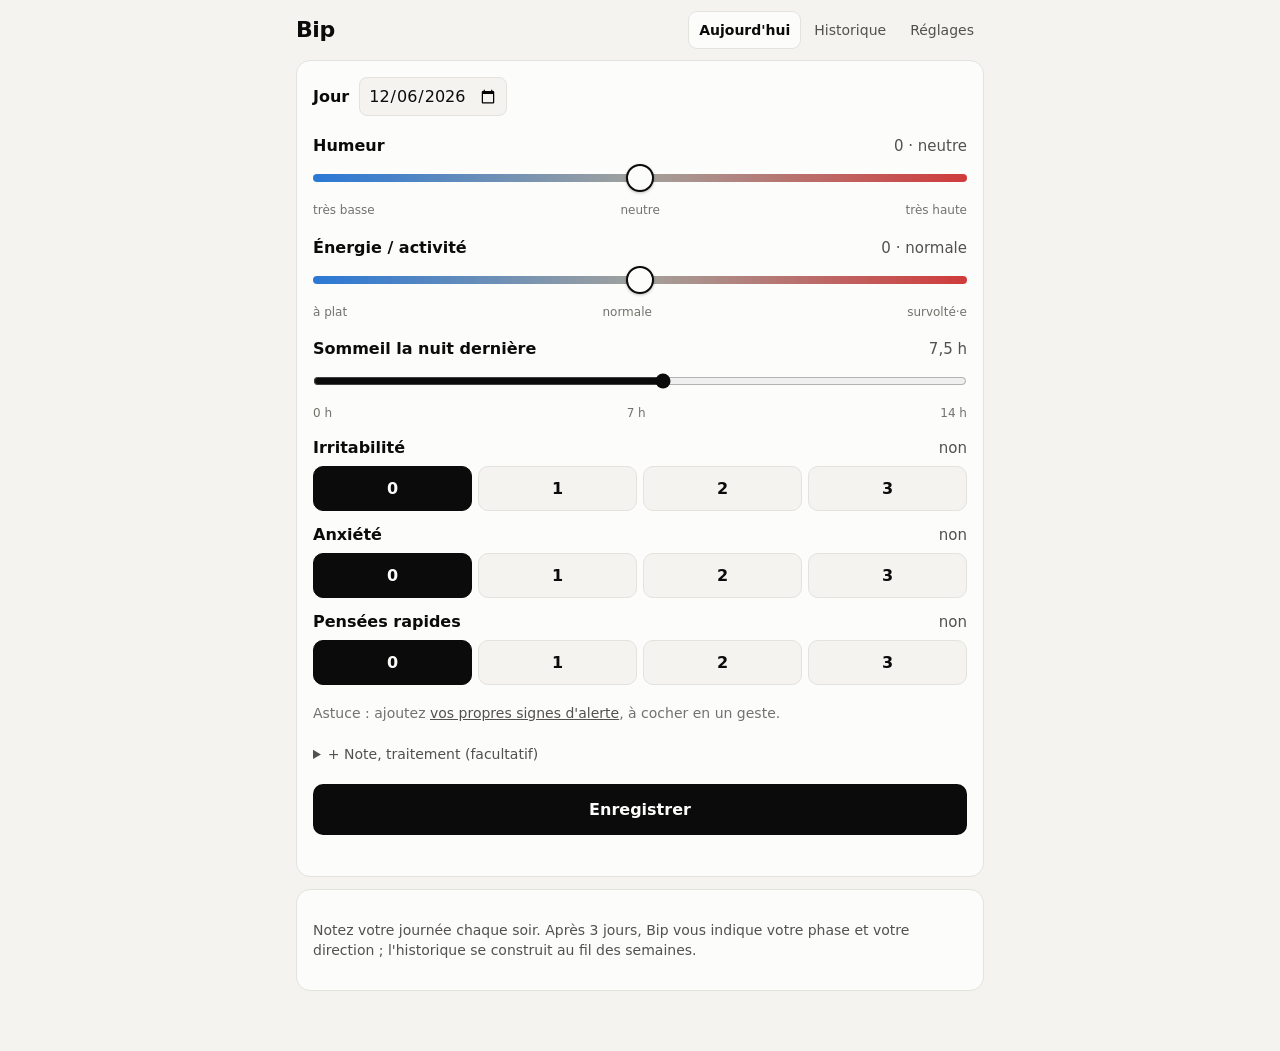
==== index.html @ d94e84fa "Suivi du traitement et effet des changements - Réglages → Mon traitement : médicaments (nom, dose, m" ====
<!doctype html>
<html lang="fr">
<head>
<meta charset="utf-8">
<meta name="viewport" content="width=device-width, initial-scale=1, viewport-fit=cover">
<title>Bip – Humeur du jour</title>
<meta name="description" content="Suivi quotidien de l'humeur pour la bipolarité, en 5 secondes par jour.">
<!-- Verrou de confidentialité : la page ne peut charger que ses propres fichiers
     et ne peut envoyer aucune requête réseau (connect-src 'none'). -->
<meta http-equiv="Content-Security-Policy" content="default-src 'self'; script-src 'self'; style-src 'self' 'unsafe-inline'; img-src 'self' data:; connect-src 'none'; form-action 'none'; base-uri 'none'; object-src 'none'">
<meta name="referrer" content="no-referrer">
<meta name="theme-color" content="#f4f3f0" media="(prefers-color-scheme: light)">
<meta name="theme-color" content="#111110" media="(prefers-color-scheme: dark)">
<meta name="apple-mobile-web-app-capable" content="yes">
<meta name="mobile-web-app-capable" content="yes">
<meta name="apple-mobile-web-app-status-bar-style" content="default">
<meta name="apple-mobile-web-app-title" content="Bip">
<link rel="manifest" href="manifest.webmanifest">
<link rel="icon" href="icon.svg" type="image/svg+xml">
<link rel="apple-touch-icon" href="icons/apple-touch-icon.png">
<link rel="stylesheet" href="style.css">
</head>
<body>
<header class="top">
  <h1>Bip</h1>
  <nav class="tabs" role="tablist">
    <button role="tab" data-tab="today" aria-selected="true">Aujourd'hui</button>
    <button role="tab" data-tab="history" aria-selected="false">Historique</button>
    <button role="tab" data-tab="settings" aria-selected="false">Réglages</button>
  </nav>
</header>

<main>
  <!-- ============ AUJOURD'HUI ============ -->
  <section id="tab-today" class="tab">
    <div id="install" class="card install" hidden></div>
    <form id="entry" class="card" autocomplete="off">
      <div class="row-date">
        <label for="f-date">Jour</label>
        <input type="date" id="f-date" required>
        <span id="f-saved" class="pill" hidden>déjà noté</span>
      </div>
      <div id="slot-picker" class="slot-picker" role="group" aria-label="Moment de la journée" hidden></div>
      <p id="f-slot-note" class="muted small" hidden>Ce jour a plusieurs relevés (matin, après-midi, soir). En enregistrer un seul ici les remplacera par une valeur pour toute la journée.</p>

      <div class="slider" data-key="mood">
        <div class="slider-head"><label for="f-mood">Humeur</label><output id="o-mood"></output></div>
        <input type="range" id="f-mood" min="-3" max="3" step="1">
        <div class="ticks"><span>très basse</span><span>neutre</span><span>très haute</span></div>
      </div>

      <div class="slider" data-key="energy">
        <div class="slider-head"><label for="f-energy">Énergie / activité</label><output id="o-energy"></output></div>
        <input type="range" id="f-energy" min="-3" max="3" step="1">
        <div class="ticks"><span>à plat</span><span>normale</span><span>survolté·e</span></div>
      </div>

      <div class="slider" data-key="sleep">
        <div class="slider-head"><label for="f-sleep">Sommeil la nuit dernière</label><output id="o-sleep"></output></div>
        <input type="range" id="f-sleep" min="0" max="14" step="0.5">
        <div class="ticks"><span>0 h</span><span>7 h</span><span>14 h</span></div>
      </div>

      <div id="symptoms"></div>
      <div id="signs-today" class="signs-today"></div>

      <details class="more">
        <summary>+ Note, traitement (facultatif)</summary>
        <label class="check"><input type="checkbox" id="f-meds"> Traitement pris comme prévu</label>
        <p id="f-treat" class="muted small f-treat"></p>
        <textarea id="f-note" rows="2" maxlength="280" placeholder="Événement, stress, alcool, voyage…"></textarea>
      </details>

      <button type="submit" class="primary" id="f-submit">Enregistrer</button>
      <p id="f-toast" class="toast" role="status" aria-live="polite"></p>
    </form>

    <div id="crisis" class="card crisis" hidden></div>
    <div id="status" class="card"></div>
    <div id="alerts"></div>
    <div id="backup-nudge"></div>
  </section>

  <!-- ============ HISTORIQUE ============ -->
  <section id="tab-history" class="tab" hidden>
    <button type="button" id="open-report" class="report-btn">📄 Récapitulatif pour la consultation</button>
    <div class="card">
      <div class="chart-head">
        <h2>Indice d'humeur</h2>
        <div class="seg" role="group" aria-label="Période">
          <button data-range="30" aria-pressed="true">30 j</button>
          <button data-range="90" aria-pressed="false">3 mois</button>
          <button data-range="365" aria-pressed="false">1 an</button>
        </div>
      </div>
      <p class="legend">
        <span class="lg lg-dot"></span>jour
        <span class="lg lg-line"></span>moyenne 7 jours
        <span class="lg lg-high"></span>zone haute
        <span class="lg lg-low"></span>zone basse
        <span id="lg-range" hidden><span class="lg lg-range"></span>écart dans la journée</span>
        <span id="lg-treat" hidden><span class="lg lg-treat"></span>changement de traitement</span>
      </p>
      <div class="chart" id="chart-mood"></div>
      <p id="cal-note" class="muted small cal-note"></p>
    </div>
    <div class="card">
      <h2>Sommeil (heures)</h2>
      <p class="legend"><span class="lg lg-bar"></span>nuit <span class="lg lg-high"></span>nuit courte <span class="lg lg-low"></span>nuit longue <span class="lg lg-base"></span>sommeil habituel</p>
      <div class="chart" id="chart-sleep"></div>
    </div>
    <div class="card" id="card-treat-impact" hidden>
      <h2>Effet des changements de traitement</h2>
      <div id="treat-impact"></div>
    </div>
    <div class="card" id="card-symptoms">
      <h2>Symptômes</h2>
      <p class="legend"><span class="lg lg-s1"></span>un peu <span class="lg lg-s2"></span>nettement <span class="lg lg-s3"></span>beaucoup</p>
      <div class="chart" id="chart-symptoms"></div>
    </div>
    <div class="card">
      <h2>Journal</h2>
      <div class="table-wrap"><table id="log"><thead><tr><th>Jour</th><th>Hum.</th><th>Én.</th><th>Som.</th><th>Indice</th><th>Symptômes</th><th>Note</th></tr></thead><tbody></tbody></table></div>
    </div>
  </section>

  <!-- ============ RÉCAPITULATIF ============ -->
  <section id="tab-report" class="tab" hidden>
    <div class="card no-print report-ctrl">
      <button type="button" class="x back" data-goto="history">← Historique</button>
      <h2>Récapitulatif pour la consultation</h2>
      <div class="report-form">
        <label>Depuis le <input type="date" id="r-from"></label>
        <label>Jusqu'au <input type="date" id="r-to"></label>
        <label class="grow">Nom sur le document (facultatif) <input type="text" id="r-name" maxlength="80"></label>
      </div>
      <div class="btns">
        <button type="button" class="primary-sm" id="r-print">🖨️ Imprimer / PDF</button>
        <button type="button" id="r-share">Partager le fichier (.html)</button>
        <button type="button" id="r-consult">Noter la consultation d'aujourd'hui</button>
      </div>
      <p id="r-toast" class="toast" role="status" aria-live="polite"></p>
      <p class="muted small" id="r-hint">Sur téléphone, « Imprimer » permet aussi d'enregistrer en PDF. Le fichier .html s'ouvre dans n'importe quel navigateur et s'envoie par mail.</p>
    </div>
    <div id="report-body" class="report"></div>
  </section>

  <!-- ============ RÉGLAGES ============ -->
  <section id="tab-settings" class="tab" hidden>
    <form id="settings" class="card">
      <h2>Mes curseurs</h2>
      <p class="muted small" style="margin:0 0 6px">Humeur, énergie et sommeil sont toujours là. Choisissez les autres avec votre psychiatre, idéalement ceux qu'elle ou il vous demande en consultation. Moins il y en a, plus c'est rapide.</p>
      <div id="s-symptoms" class="sym-list"></div>
      <h2>Mes repères</h2>
      <label>Sommeil habituel (quand je vais bien)
        <span class="inline"><input type="number" id="s-baseline" min="4" max="12" step="0.5"> h</span>
      </label>
      <h2>Contacts</h2>
      <label>Psychiatre – nom <input type="text" id="s-psy-name"></label>
      <label>Psychiatre – téléphone <input type="tel" id="s-psy-tel"></label>
      <label>Proche de confiance – nom <input type="text" id="s-fam-name"></label>
      <label>Proche de confiance – téléphone <input type="tel" id="s-fam-tel"></label>
      <h2>Relevés dans la journée</h2>
      <p class="muted small" style="margin:0 0 8px">L'humeur peut changer au fil de la journée. Avec plusieurs relevés, l'humeur et l'énergie du jour sont la moyenne de vos relevés, les symptômes le maximum, et les grands écarts dans une même journée sont signalés.</p>
      <div class="seg slot-count" id="s-slot-count" role="group" aria-label="Relevés par jour">
        <button type="button" data-slotcount="1" aria-pressed="true">1 par jour</button>
        <button type="button" data-slotcount="2" aria-pressed="false">2 par jour</button>
        <button type="button" data-slotcount="3" aria-pressed="false">3 par jour</button>
      </div>
      <div id="s-slot-times" class="slot-times"></div>
      <label class="check"><input type="checkbox" id="s-remind"> M'envoyer une notification à ces heures</label>
      <p class="muted small" style="margin:0">Les notifications partent si vous n'avez pas encore noté ce moment-là. Sans serveur (vos données ne quittent pas le téléphone), elles ne fonctionnent que si l'app est ouverte ou encore en arrière-plan : iOS la met vite en veille.</p>
      <button type="submit" class="primary">Enregistrer les réglages</button>
      <p id="s-toast" class="toast" role="status" aria-live="polite"></p>
    </form>

    <div class="card" id="treat-card">
      <h2>Mon traitement</h2>
      <div id="treat-current"></div>
      <div id="treat-editor" class="treat-editor" hidden>
        <h3 id="te-title">Changement de traitement</h3>
        <label class="te-date">À partir du <input type="date" id="te-date"></label>
        <div id="te-lines"></div>
        <button type="button" id="te-add">+ Ajouter un médicament</button>
        <label class="plan-label">Pourquoi ce changement ? <span class="muted">(facultatif)</span>
          <textarea id="te-note" rows="2" maxlength="300" placeholder="Ex. : dose augmentée par le Dr X après la phase basse ; arrêt pour effets secondaires…"></textarea></label>
        <div class="btns">
          <button type="button" class="primary-sm" id="te-save">Enregistrer</button>
          <button type="button" id="te-cancel">Annuler</button>
        </div>
        <datalist id="med-names">
          <option value="Lithium"><option value="Téralithe (lithium)"><option value="Lamotrigine (Lamictal)"><option value="Valproate (Dépakote)">
          <option value="Divalproate (Dépakote)"><option value="Quétiapine (Xeroquel)"><option value="Aripiprazole (Abilify)">
          <option value="Olanzapine (Zyprexa)"><option value="Rispéridone (Risperdal)"><option value="Carbamazépine (Tégrétol)">
          <option value="Lurasidone (Latuda)"><option value="Cariprazine (Reagila)"><option value="Mélatonine">
        </datalist>
      </div>
      <p id="treat-toast" class="toast" role="status" aria-live="polite"></p>
      <div id="treat-history"></div>
    </div>

    <div class="card" id="signs-card">
      <h2>Mes signes d'alerte</h2>
      <p class="muted small">Les petits changements qui, chez <b>vous</b>, annoncent une phase haute ou basse. À choisir idéalement avec votre psychiatre ou vos proches. Ils apparaîtront sur la saisie du soir, à cocher en un geste.</p>
      <ul id="signs-list" class="signs-list"></ul>
      <form id="sign-add" class="sign-add">
        <input type="text" id="sign-text" maxlength="80" placeholder="Ex. : je range toute la maison la nuit" aria-label="Nouveau signe">
        <select id="sign-pole" aria-label="Phase"><option value="high">↑ phase haute</option><option value="low">↓ phase basse</option></select>
        <button type="submit">Ajouter</button>
      </form>
      <p class="small" style="margin:10px 0 4px"><b>Suggestions</b> <span class="muted">(touchez pour ajouter)</span></p>
      <div id="signs-suggest" class="suggest-list"></div>
      <h2 style="margin-top:16px">Mon plan d'action</h2>
      <p class="muted small">Ce que vous avez convenu de faire quand ça monte ou quand ça descend. Il s'affichera avec les alertes.</p>
      <label class="plan-label">Si je pars en phase haute
        <textarea id="s-plan-high" rows="3" maxlength="1000" placeholder="Ex. : je me couche à 23 h sans écran, je reporte les achats de plus de 50 €, j'appelle le Dr X dans les 48 h, je préviens Léa."></textarea></label>
      <label class="plan-label">Si je pars en phase basse
        <textarea id="s-plan-low" rows="3" maxlength="1000" placeholder="Ex. : je sors marcher 20 min le matin, je garde mes horaires de lever, j'appelle un proche chaque jour, rendez-vous avec le Dr X."></textarea></label>
      <p id="signs-toast" class="toast" role="status" aria-live="polite"></p>
    </div>

    <div class="card" id="cal-card">
      <h2>Ma façon de noter</h2>
      <p class="muted small">Chacun utilise les curseurs à sa façon. Bip apprend la vôtre sur les 6 derniers mois : si vous ne notez presque jamais un symptôme, un 1 compte déjà comme un signal ; si vous le notez souvent à 3, il faudra s'écarter davantage pour déclencher une alerte. Pour l'humeur, l'énergie et le sommeil, l'ajustement peut seulement rendre Bip plus attentif, jamais moins : une longue phase basse ou haute ne peut pas devenir « la normale ».</p>
      <label class="check"><input type="checkbox" id="s-calibrate"> Ajuster les calculs à ma façon de noter</label>
      <div id="cal-detail"></div>
    </div>

    <div class="card" id="install-help">
      <h2>Installer l'app sur le téléphone</h2>
      <div id="install-state" class="small"></div>
      <p class="small"><b>iPhone / iPad</b> : ouvrez ce site dans Safari, touchez le bouton <b>Partager</b> <span aria-hidden="true">(carré avec une flèche ↑)</span>, puis <b>« Sur l'écran d'accueil »</b> et <b>Ajouter</b>.</p>
      <p class="small"><b>Android</b> : dans Chrome, touchez <b>⋮</b> puis <b>« Installer l'application »</b> (ou « Ajouter à l'écran d'accueil »).</p>
      <p class="muted small">Installez-la <b>avant</b> de commencer le suivi : sur iPhone, l'app installée et Safari ont chacun leur propre stockage. Une fois installée, Bip fonctionne aussi hors connexion.</p>
    </div>

    <div class="card">
      <h2>Mes données</h2>
      <p class="muted">Tout reste sur cet appareil, dans le stockage du navigateur : pas de compte, pas de serveur, pas de base de données. La page est verrouillée pour ne pouvoir envoyer aucune requête sur internet. Pensez à exporter régulièrement une sauvegarde.</p>
      <p id="d-persist" class="muted small"></p>
      <p id="d-last" class="small"></p>
      <div class="btns">
        <button id="d-export">💾 Sauvegarder (.json)</button>
        <label class="btn">📂 Importer une sauvegarde<input type="file" id="d-import" accept="application/json,.json,text/plain" hidden></label>
        <button id="d-csv">Exporter pour le psychiatre (.csv)</button>
        <a class="btn" href="./?demo">Voir une démo (1 an de données fictives)</a>
        <button id="d-wipe" class="danger">Tout effacer</button>
      </div>
      <div id="d-import-panel" class="import-panel" hidden></div>
      <p class="muted small">La sauvegarde contient vos relevés et vos réglages (curseurs, contacts). Gardez-la dans un endroit à vous : Fichiers / iCloud Drive, Google Drive, ou un mail à vous-même. Elle sert aussi à passer d'un téléphone à l'autre.</p>
    </div>

    <div class="card">
      <h2>Comment c'est calculé</h2>
      <ul class="muted small">
        <li><b>Indice du jour</b> (−3 à +3) = 50 % humeur + 30 % énergie + 20 % écart de sommeil (dormir 1 h de moins que d'habitude compte +1, dormir plus compte −1). Inspiré de la <i>NIMH Life Chart Method</i> et des échelles de l'étude MONARCA.</li>
        <li><b>Phase</b> : moyenne des 7 derniers jours notés. ≥ +1 haute, ≥ +0,5 tendance haute, ≤ −0,5 tendance basse, ≤ −1 basse.</li>
        <li><b>Direction</b> : pente de la droite de tendance sur 7 jours.</li>
        <li><b>Symptômes</b> (0 à 3) : ils ne changent pas l'indice, pour qu'il reste comparable même si vous changez vos curseurs, mais ils déclenchent des alertes.</li>
        <li><b>Alertes</b> : 4 jours d'affilée en zone haute (durée d'un épisode hypomaniaque), sommeil réduit de 2 h ou plus avec énergie haute (signe précoce le plus fiable), pensées rapides ou impulsivité répétées, signes mixtes (humeur basse + agitation, irritabilité, anxiété ou pensées rapides), 7 et 14 jours en zone basse, changement brutal.</li>
      </ul>
      <p class="muted small"><b>Bip n'est pas un outil de diagnostic</b> et ne remplace pas l'avis de votre psychiatre. Il aide à repérer des tendances et à en parler.</p>
    </div>
  </section>
</main>

<div id="tooltip" class="tooltip" hidden></div>
<script src="app.js"></script>
</body>
</html>
---- style.css ----
:root {
  color-scheme: light;
  --bg: #f4f3f0;
  --surface: #fcfcfb;
  --border: #e3e2dd;
  --text: #0b0b0b;
  --text-2: #52514e;
  --muted: #73726c;
  --accent: #0b0b0b;
  --accent-ink: #fcfcfb;
  --high: #d03b3b;       /* pôle haut (rouge) */
  --high-zone: #fbe9e7;
  --low: #2a78d6;        /* pôle bas (bleu) */
  --low-zone: #e6effb;
  --neutral: #a3a29c;
  --line: #0b0b0b;
  --grid: #ecebe7;
  --warn-bg: #fff6e0;
  --warn-border: #fab219;
  --crit-bg: #fde8e4;
  --crit-border: #d03b3b;
  --good: #0ca30c;
}
@media (prefers-color-scheme: dark) {
  :root:not([data-theme="light"]) {
    color-scheme: dark;
    --bg: #111110;
    --surface: #1a1a19;
    --border: #2e2e2c;
    --text: #ffffff;
    --text-2: #c3c2b7;
    --muted: #9a998f;
    --accent: #ffffff;
    --accent-ink: #111110;
    --high: #ec6a5e;
    --high-zone: #3a2220;
    --low: #5b9cec;
    --low-zone: #1d2a3b;
    --neutral: #75746d;
    --line: #ffffff;
    --grid: #262624;
    --warn-bg: #3a2f14;
    --crit-bg: #3d1f1b;
  }
}
:root[data-theme="dark"] {
  color-scheme: dark;
  --bg: #111110; --surface: #1a1a19; --border: #2e2e2c; --text: #ffffff; --text-2: #c3c2b7;
  --muted: #9a998f; --accent: #ffffff; --accent-ink: #111110; --high: #ec6a5e; --high-zone: #3a2220;
  --low: #5b9cec; --low-zone: #1d2a3b; --neutral: #75746d; --line: #ffffff; --grid: #262624;
  --warn-bg: #3a2f14; --crit-bg: #3d1f1b;
}

* { box-sizing: border-box; }
[hidden] { display: none !important; }
html { -webkit-text-size-adjust: 100%; }
body {
  margin: 0; background: var(--bg); color: var(--text);
  font: 16px/1.45 system-ui, -apple-system, "Segoe UI", Roboto, sans-serif;
}
.top {
  position: sticky; top: 0; z-index: 5; background: var(--bg);
  display: flex; align-items: center; justify-content: space-between; gap: 12px;
  padding: 12px 16px; max-width: 720px; margin: 0 auto;
}
.top h1 { margin: 0; font-size: 22px; letter-spacing: -0.02em; }
.tabs { display: flex; gap: 4px; }
.tabs button {
  border: 0; background: transparent; color: var(--text-2); padding: 8px 10px; border-radius: 8px; font: inherit; font-size: 14px; cursor: pointer;
}
.tabs button[aria-selected="true"] { background: var(--surface); color: var(--text); font-weight: 600; box-shadow: 0 0 0 1px var(--border); }
main { max-width: 720px; margin: 0 auto; padding: 0 16px 48px; }
.card { background: var(--surface); border: 1px solid var(--border); border-radius: 14px; padding: 16px; margin: 0 0 12px; }
h2 { font-size: 16px; margin: 0 0 8px; }
.muted { color: var(--muted); }
.small { font-size: 14px; }

.row-date { display: flex; align-items: center; gap: 10px; margin-bottom: 8px; }
.row-date label { font-weight: 600; }
input[type=date], input[type=time], input[type=text], input[type=tel], input[type=number], textarea {
  font: inherit; color: var(--text); background: var(--bg); border: 1px solid var(--border); border-radius: 8px; padding: 6px 8px;
}
textarea { width: 100%; margin-top: 8px; resize: vertical; }
.pill { font-size: 12px; background: var(--bg); border: 1px solid var(--border); padding: 2px 8px; border-radius: 99px; color: var(--muted); }

.slider { padding: 10px 0 6px; }
.slider-head { display: flex; justify-content: space-between; align-items: baseline; }
.slider-head label { font-weight: 600; }
.slider-head output { font-variant-numeric: tabular-nums; color: var(--text-2); font-size: 15px; }
.ticks { display: flex; justify-content: space-between; font-size: 12px; color: var(--muted); }
input[type=range] { width: 100%; height: 36px; margin: 2px 0; accent-color: var(--accent); touch-action: pan-y; }
.slider[data-key=mood] input, .slider[data-key=energy] input {
  -webkit-appearance: none; appearance: none; background: transparent;
}
.slider[data-key=mood] input::-webkit-slider-runnable-track, .slider[data-key=energy] input::-webkit-slider-runnable-track {
  height: 8px; border-radius: 99px; background: linear-gradient(90deg, var(--low), var(--neutral) 50%, var(--high));
}
.slider[data-key=mood] input::-moz-range-track, .slider[data-key=energy] input::-moz-range-track {
  height: 8px; border-radius: 99px; background: linear-gradient(90deg, var(--low), var(--neutral) 50%, var(--high));
}
.slider[data-key=mood] input::-webkit-slider-thumb, .slider[data-key=energy] input::-webkit-slider-thumb {
  -webkit-appearance: none; width: 28px; height: 28px; margin-top: -10px; border-radius: 50%; background: var(--surface); border: 2px solid var(--text); box-shadow: 0 1px 3px rgba(0,0,0,.25);
}
.slider[data-key=mood] input::-moz-range-thumb, .slider[data-key=energy] input::-moz-range-thumb {
  width: 24px; height: 24px; border-radius: 50%; background: var(--surface); border: 2px solid var(--text);
}

.more { margin: 8px 0 4px; }
.more summary { cursor: pointer; color: var(--text-2); font-size: 14px; padding: 6px 0; }
.check { display: flex; align-items: center; gap: 8px; margin: 6px 0; }

button, .btn {
  font: inherit; font-size: 14px; border: 1px solid var(--border); background: var(--bg); color: var(--text); border-radius: 10px; padding: 9px 12px; cursor: pointer; display: inline-block;
}
button.primary { width: 100%; background: var(--accent); color: var(--accent-ink); border: 0; font-size: 16px; font-weight: 600; padding: 14px; margin-top: 10px; }
button.danger { color: var(--high); border-color: var(--high); }
.btns { display: flex; flex-wrap: wrap; gap: 8px; }
.toast { margin: 8px 0 0; min-height: 1.2em; text-align: center; color: var(--text-2); font-size: 14px; }

#settings label { display: block; margin: 8px 0; font-size: 14px; color: var(--text-2); }
#settings label input[type=text], #settings label input[type=tel] { display: block; width: 100%; margin-top: 4px; }
#settings label.check { display: flex; }
.inline { display: inline-flex; align-items: center; gap: 6px; margin-left: 6px; }
#settings h2 { margin-top: 12px; }

/* Statut */
.status-grid { display: grid; grid-template-columns: 1fr 1fr; gap: 12px; }
.stat .label { font-size: 13px; color: var(--muted); }
.stat .value { font-size: 22px; font-weight: 650; letter-spacing: -0.01em; }
.stat .sub { font-size: 13px; color: var(--text-2); }
.phase-dot { display: inline-block; width: 10px; height: 10px; border-radius: 50%; margin-right: 6px; vertical-align: middle; }

.alert { border-left: 4px solid var(--warn-border); background: var(--warn-bg); }
.alert.crit { border-left-color: var(--crit-border); background: var(--crit-bg); }
.alert h3 { margin: 0 0 4px; font-size: 15px; }
.alert p { margin: 0 0 6px; font-size: 14px; }
.alert .act { display: flex; gap: 8px; flex-wrap: wrap; margin-top: 6px; }
.alert .act a { font-size: 14px; font-weight: 600; color: var(--text); background: var(--surface); border: 1px solid var(--border); border-radius: 8px; padding: 6px 10px; text-decoration: none; }
.crisis { background: var(--crit-bg); border-color: var(--crit-border); }
.crisis a { color: var(--text); font-weight: 650; }
.ok { color: var(--text-2); font-size: 14px; }

/* Graphes */
.chart-head { display: flex; justify-content: space-between; align-items: center; gap: 8px; flex-wrap: wrap; }
.seg { display: flex; border: 1px solid var(--border); border-radius: 8px; overflow: hidden; }
.seg button { border: 0; border-radius: 0; padding: 6px 10px; background: transparent; color: var(--text-2); }
.seg button[aria-pressed="true"] { background: var(--bg); color: var(--text); font-weight: 600; }
.legend { font-size: 12px; color: var(--text-2); display: flex; flex-wrap: wrap; align-items: center; gap: 4px 6px; margin: 6px 0; }
.lg { display: inline-block; vertical-align: middle; margin-left: 6px; }
.lg:first-child { margin-left: 0; }
.lg-dot { width: 8px; height: 8px; border-radius: 50%; background: var(--neutral); }
.lg-line { width: 16px; height: 2px; background: var(--line); }
.lg-high { width: 12px; height: 10px; background: var(--high-zone); border: 1px solid var(--high); }
.lg-low { width: 12px; height: 10px; background: var(--low-zone); border: 1px solid var(--low); }
.lg-bar { width: 8px; height: 10px; background: var(--neutral); border-radius: 2px 2px 0 0; }
.lg-base { width: 16px; height: 0; border-top: 2px dashed var(--text-2); }
.chart { width: 100%; touch-action: pan-y; }
.chart svg { display: block; width: 100%; height: auto; overflow: visible; }
.chart text { fill: var(--muted); font-size: 11px; font-variant-numeric: tabular-nums; font-family: inherit; }
.empty { color: var(--muted); font-size: 14px; padding: 24px 0; text-align: center; }
.tooltip {
  position: fixed; z-index: 20; pointer-events: none; background: var(--surface); color: var(--text); border: 1px solid var(--border);
  border-radius: 8px; padding: 6px 8px; font-size: 13px; box-shadow: 0 4px 14px rgba(0,0,0,.15); max-width: 220px;
}
.tooltip b { font-variant-numeric: tabular-nums; }

.table-wrap { overflow-x: auto; }
table { border-collapse: collapse; width: 100%; font-size: 13px; font-variant-numeric: tabular-nums; }
th, td { text-align: left; padding: 6px 6px; border-bottom: 1px solid var(--grid); white-space: nowrap; }
td.note { white-space: normal; min-width: 120px; color: var(--text-2); }
th { color: var(--muted); font-weight: 500; }
td button { padding: 2px 6px; font-size: 12px; }

/* Symptômes (boutons 0–3) */
:root { --sym: #7c4dd6; }
@media (prefers-color-scheme: dark) { :root:not([data-theme="light"]) { --sym: #a98bf0; } }
:root[data-theme="dark"] { --sym: #a98bf0; }
.sym { padding: 8px 0 4px; }
.sym-head { display: flex; justify-content: space-between; align-items: baseline; margin-bottom: 6px; }
.sym-label { font-weight: 600; }
.sym-val { color: var(--text-2); font-size: 15px; }
.chips { display: grid; grid-template-columns: repeat(4, 1fr); gap: 6px; }
.chips button { padding: 10px 0; font-size: 16px; font-weight: 600; font-variant-numeric: tabular-nums; border-radius: 10px; }
.chips button[aria-checked="true"] { background: var(--accent); color: var(--accent-ink); border-color: var(--accent); }
.lg-s1, .lg-s2, .lg-s3 { width: 12px; height: 10px; border-radius: 2px; background: var(--sym); }
.lg-s1 { opacity: .28; } .lg-s2 { opacity: .58; }
.sym-list .sym-opt { align-items: flex-start; padding: 6px 0; border-bottom: 1px solid var(--grid); color: var(--text); }
.sym-list .sym-opt input { margin-top: 4px; }

/* Installation */
.install { border-color: var(--text-2); }
.install-head { display: flex; justify-content: space-between; align-items: center; }
.install-head h2 { margin: 0; }
.install p { margin: 8px 0 0; }
.x { border: 0; background: transparent; padding: 4px 8px; color: var(--muted); }
.share-ic { display: inline-block; border: 1px solid var(--text-2); border-radius: 4px; padding: 0 3px; font-size: 12px; }

/* Écrans à encoche (app installée) */
.top { padding-top: max(12px, env(safe-area-inset-top)); }
main { padding-bottom: max(48px, env(safe-area-inset-bottom)); padding-left: max(16px, env(safe-area-inset-left)); padding-right: max(16px, env(safe-area-inset-right)); }

/* Bandeau du mode démo */
.demo-bar { background: #5b34b8; color: #fff; font-size: 14px; padding: 8px 16px; text-align: center; padding-top: max(8px, env(safe-area-inset-top)); }
.demo-bar a { color: #fff; font-weight: 600; margin-left: 4px; }
a.btn { text-decoration: none; }

/* Sauvegarde / import */
.import-panel { margin-top: 12px; padding: 12px; border: 1px solid var(--text-2); border-radius: 10px; background: var(--bg); }
.import-panel p { margin: 0 0 8px; }
.import-panel .btns { margin-bottom: 8px; }
button.primary-sm { background: var(--accent); color: var(--accent-ink); border-color: var(--accent); font-weight: 600; }
.backup { display: flex; flex-direction: column; gap: 10px; }
.backup button { align-self: flex-start; }

/* Signes personnels (saisie) */
.signs-today { padding: 10px 0 2px; }
.sign-empty { margin: 4px 0; }
.sign-empty a { color: var(--text-2); }
.sign-chips { display: flex; flex-wrap: wrap; gap: 6px; }
.sign-chip { display: inline-flex; align-items: center; gap: 6px; border-radius: 99px; padding: 8px 12px; text-align: left; line-height: 1.25; }
.sign-chip .pole { font-weight: 700; }
.sign-chip.high .pole { color: var(--high); }
.sign-chip.low .pole { color: var(--low); }
.sign-chip[aria-pressed="true"] { background: var(--accent); color: var(--accent-ink); border-color: var(--accent); }
.sign-chip[aria-pressed="true"] .pole { color: inherit; }

/* Signes personnels (réglages) */
.signs-list { list-style: none; padding: 0; margin: 8px 0; }
.signs-list li { display: flex; align-items: center; gap: 8px; padding: 6px 0; border-bottom: 1px solid var(--grid); }
.sign-text { flex: 1; }
.sign-pole { font-size: 12px; font-weight: 600; border-radius: 99px; padding: 2px 8px; white-space: nowrap; border: 1px solid; }
.sign-pole.high { color: var(--high); background: var(--high-zone); }
.sign-pole.low { color: var(--low); background: var(--low-zone); }
.sign-add { display: flex; gap: 6px; flex-wrap: wrap; }
.sign-add input { flex: 1 1 180px; font: inherit; color: var(--text); background: var(--bg); border: 1px solid var(--border); border-radius: 8px; padding: 6px 8px; }
.sign-add select { font: inherit; color: var(--text); background: var(--bg); border: 1px solid var(--border); border-radius: 8px; padding: 6px; }
.suggest-list { display: flex; flex-wrap: wrap; gap: 6px; }
.suggest { font-size: 13px; padding: 6px 10px; border-radius: 99px; border-style: dashed; }
.suggest.high { color: var(--text); }
.plan-label { display: block; font-size: 14px; color: var(--text-2); margin: 8px 0; }
.plan { margin: 8px 0 4px; padding: 8px 10px; background: var(--surface); border-radius: 8px; border: 1px solid var(--border); }
.plan b { font-size: 13px; }
.plan p { margin: 2px 0 0; }

/* Étalonnage */
.cal-table { width: 100%; border-collapse: collapse; font-size: 14px; margin-top: 4px; }
.cal-table th { text-align: left; vertical-align: top; padding: 8px 8px 8px 0; white-space: normal; width: 34%; color: var(--text); font-weight: 600; }
.cal-table td { padding: 8px 0; border-bottom: 1px solid var(--grid); white-space: normal; }
.cal-table th { border-bottom: 1px solid var(--grid); }
.warn-txt { color: var(--text); font-size: 13px; }
.cal-note { margin: 6px 0 0; }
.cal-note a { color: var(--text-2); }

/* Récapitulatif */
.report-btn { width: 100%; margin: 0 0 12px; padding: 12px; font-size: 15px; font-weight: 600; background: var(--surface); }
.report-ctrl .back { padding: 0; margin-bottom: 6px; font-size: 14px; }
.report-form { display: flex; flex-wrap: wrap; gap: 8px 12px; margin: 8px 0 12px; }
.report-form label { font-size: 13px; color: var(--text-2); display: flex; flex-direction: column; gap: 4px; }
.report-form .grow { flex: 1 1 200px; }
.report { background: var(--surface); border: 1px solid var(--border); border-radius: 14px; padding: 20px 16px; }
.rp-head h1 { font-size: 22px; margin: 0 0 4px; letter-spacing: -0.01em; }
.rp-head p { margin: 0 0 12px; color: var(--text-2); font-size: 14px; }
.rp-sec { padding: 12px 0; border-top: 1px solid var(--grid); }
.rp-sec h2 { font-size: 16px; }
.rp-grid { display: grid; grid-template-columns: repeat(auto-fill, minmax(150px, 1fr)); gap: 12px; }
.rp-grid .value { font-size: 18px; }
.rp-list { padding-left: 0; list-style: none; margin: 4px 0; }
.rp-list li { padding: 4px 0; font-size: 14px; }
.rp-table { width: 100%; border-collapse: collapse; font-size: 13px; margin-top: 10px; }
.rp-table th, .rp-table td { white-space: normal; }
.rp-notes { padding-left: 18px; font-size: 14px; margin: 4px 0; }
.rp-notes li { margin: 2px 0; }
.rp-foot { border-top: 1px solid var(--grid); padding-top: 10px; font-size: 12px; color: var(--muted); }

/* Impression : uniquement le récapitulatif, toujours en clair */
@media print {
  html:root:not([data-print]) {
    color-scheme: light;
    --bg: #ffffff; --surface: #ffffff; --border: #d9d8d3; --text: #0b0b0b; --text-2: #52514e; --muted: #73726c;
    --high: #d03b3b; --high-zone: #fbe9e7; --low: #2a78d6; --low-zone: #e6effb; --neutral: #a3a29c;
    --line: #0b0b0b; --grid: #ecebe7; --sym: #7c4dd6;
  }
  * { -webkit-print-color-adjust: exact; print-color-adjust: exact; }
  body.report-mode { background: #fff; }
  body.report-mode .top, body.report-mode .no-print, body.report-mode .demo-bar, #tooltip { display: none !important; }
  body.report-mode main { max-width: none; padding: 0; }
  body.report-mode .report { border: 0; padding: 0; }
  .rp-sec { break-inside: avoid; }
  @page { margin: 14mm; }
}
.action { border-left: 4px solid var(--text-2); }
.action.crit { border-left-color: var(--crit-border); }
.action h3 { margin: 0 0 4px; font-size: 15px; }
.action .act { display: flex; gap: 8px; flex-wrap: wrap; margin-top: 8px; }
.action .act a { font-size: 14px; font-weight: 600; color: var(--text); background: var(--bg); border: 1px solid var(--border); border-radius: 8px; padding: 6px 10px; text-decoration: none; }
.action a { color: var(--text-2); }

/* Moments de la journée */
.slot-picker { display: flex; gap: 0; border: 1px solid var(--border); border-radius: 10px; overflow: hidden; margin: 4px 0 6px; }
.slot-picker button { flex: 1; border: 0; border-radius: 0; padding: 10px 4px; background: transparent; color: var(--text-2); font-size: 14px; }
.slot-picker button + button { border-left: 1px solid var(--border); }
.slot-picker button[aria-pressed="true"] { background: var(--accent); color: var(--accent-ink); font-weight: 600; }
.slot-count { display: inline-flex; margin-bottom: 8px; }
.slot-times { margin-bottom: 6px; }
#settings .slot-time { display: flex; justify-content: space-between; align-items: center; gap: 8px; color: var(--text); padding: 4px 0; border-bottom: 1px solid var(--grid); margin: 0; }
.lg-range { width: 2px; height: 12px; background: var(--neutral); border-radius: 1px; }

/* Traitement */
.treat-lines { list-style: none; padding: 0; margin: 4px 0 10px; }
.treat-lines li { padding: 6px 0; border-bottom: 1px solid var(--grid); font-size: 15px; }
.treat-editor { border: 1px solid var(--text-2); border-radius: 10px; padding: 12px; background: var(--bg); }
.treat-editor h3 { margin: 0 0 8px; font-size: 15px; }
.te-date { display: flex; align-items: center; gap: 8px; font-size: 14px; color: var(--text-2); margin-bottom: 8px; }
.te-line { display: grid; grid-template-columns: 1fr auto; gap: 6px; padding: 8px 0; border-bottom: 1px solid var(--border); }
.te-line .te-name { grid-column: 1; }
.te-line .x { grid-column: 2; grid-row: 1; }
.te-line .te-dose, .te-line .te-when { grid-column: 1 / span 2; }
@media (min-width: 560px) {
  .te-line { grid-template-columns: 2fr 1fr 1.4fr auto; }
  .te-line .te-name, .te-line .te-dose, .te-line .te-when, .te-line .x { grid-column: auto; grid-row: auto; }
}
.te-line input { font: inherit; font-size: 15px; color: var(--text); background: var(--surface); border: 1px solid var(--border); border-radius: 8px; padding: 7px 8px; min-width: 0; width: 100%; }
#te-add { margin: 8px 0; }
.treat-hist { list-style: none; padding: 0; margin: 0; }
.treat-hist li { display: flex; gap: 10px; align-items: flex-start; padding: 8px 0; border-bottom: 1px solid var(--grid); font-size: 14px; }
.th-date { font-weight: 600; white-space: nowrap; min-width: 92px; }
.th-diff { flex: 1; }
.d-add { color: var(--text); } .d-stop { color: var(--text-2); } .d-mod { color: var(--text); }
.f-treat { margin: 4px 0 6px; }
.f-treat a { color: var(--text-2); }
.lg-treat { width: 0; height: 12px; border-left: 2px dashed var(--text-2); }
.chart text.pill-ic { font-size: 12px; }
.impact-item { padding: 8px 0 12px; border-bottom: 1px solid var(--grid); }
.impact-item:last-of-type { border-bottom: 0; }
.impact-item p { margin: 0 0 6px; }
table.impact { width: 100%; border-collapse: collapse; font-size: 13px; font-variant-numeric: tabular-nums; }
table.impact th, table.impact td { text-align: left; padding: 5px 6px; border-bottom: 1px solid var(--grid); white-space: nowrap; }
table.impact thead th { color: var(--muted); font-weight: 500; }
table.impact tbody th { font-weight: 500; color: var(--text-2); white-space: normal; }
.better, .worse { font-size: 11px; font-weight: 600; border-radius: 99px; padding: 1px 6px; margin-left: 4px; border: 1px solid var(--border); color: var(--text-2); }
.better::before { content: '✓ '; }
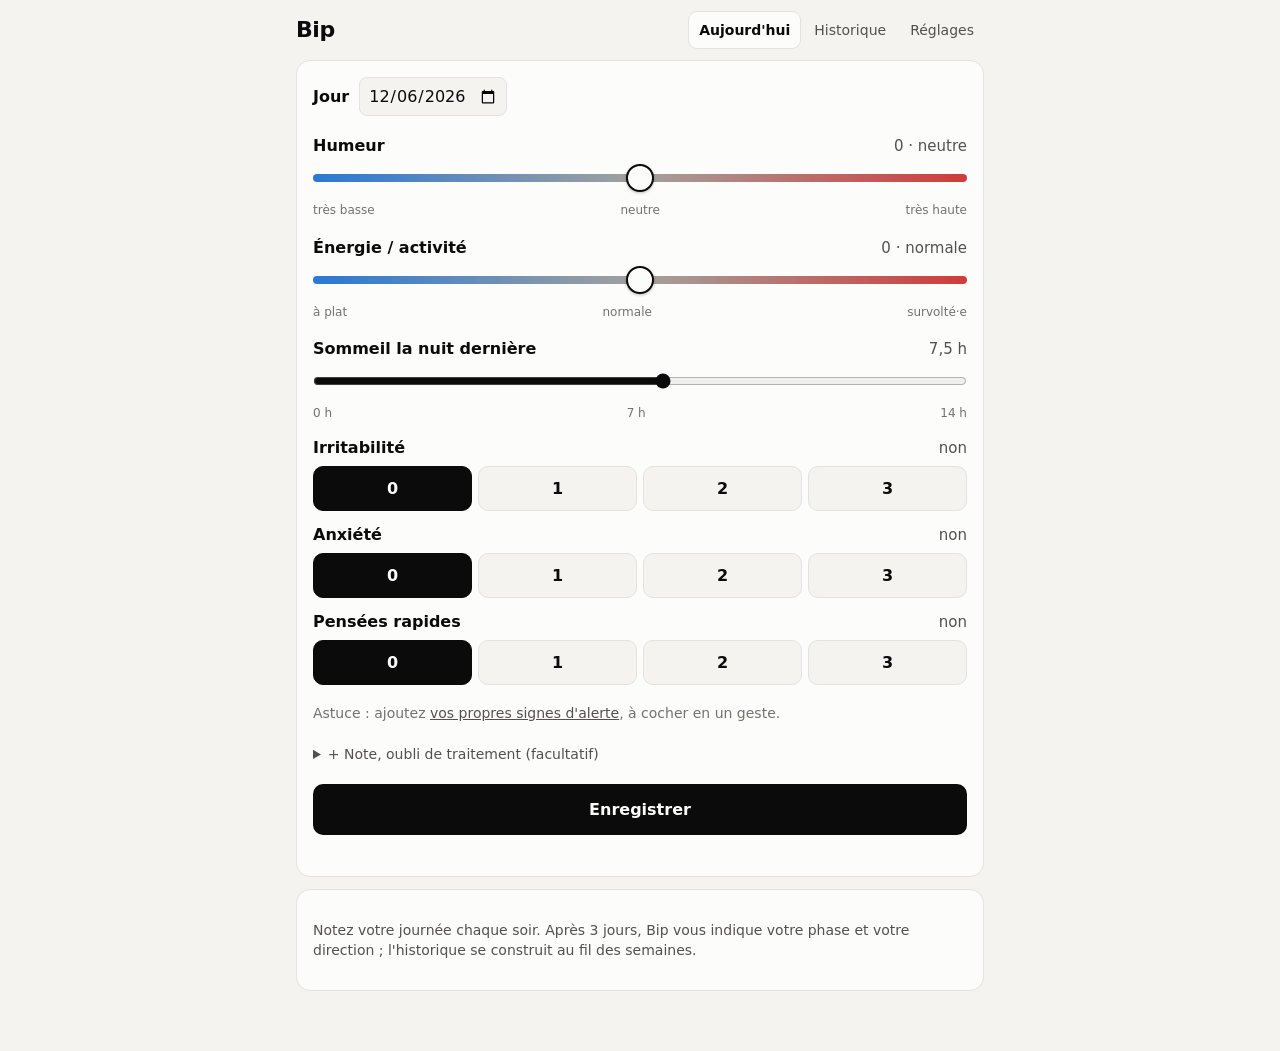
==== commit 454b6940: "Traitement pris par défaut : on coche seulement les oublis - « Je n'ai pas pris mon traitement » rem" ====
--- a/index.html
+++ b/index.html
@@ -65,8 +65,8 @@
       <div id="signs-today" class="signs-today"></div>
 
       <details class="more">
-        <summary>+ Note, traitement (facultatif)</summary>
-        <label class="check"><input type="checkbox" id="f-meds"> Traitement pris comme prévu</label>
+        <summary>+ Note, oubli de traitement (facultatif)</summary>
+        <label class="check"><input type="checkbox" id="f-missed"> Je n'ai pas pris mon traitement</label>
         <p id="f-treat" class="muted small f-treat"></p>
         <textarea id="f-note" rows="2" maxlength="280" placeholder="Événement, stress, alcool, voyage…"></textarea>
       </details>
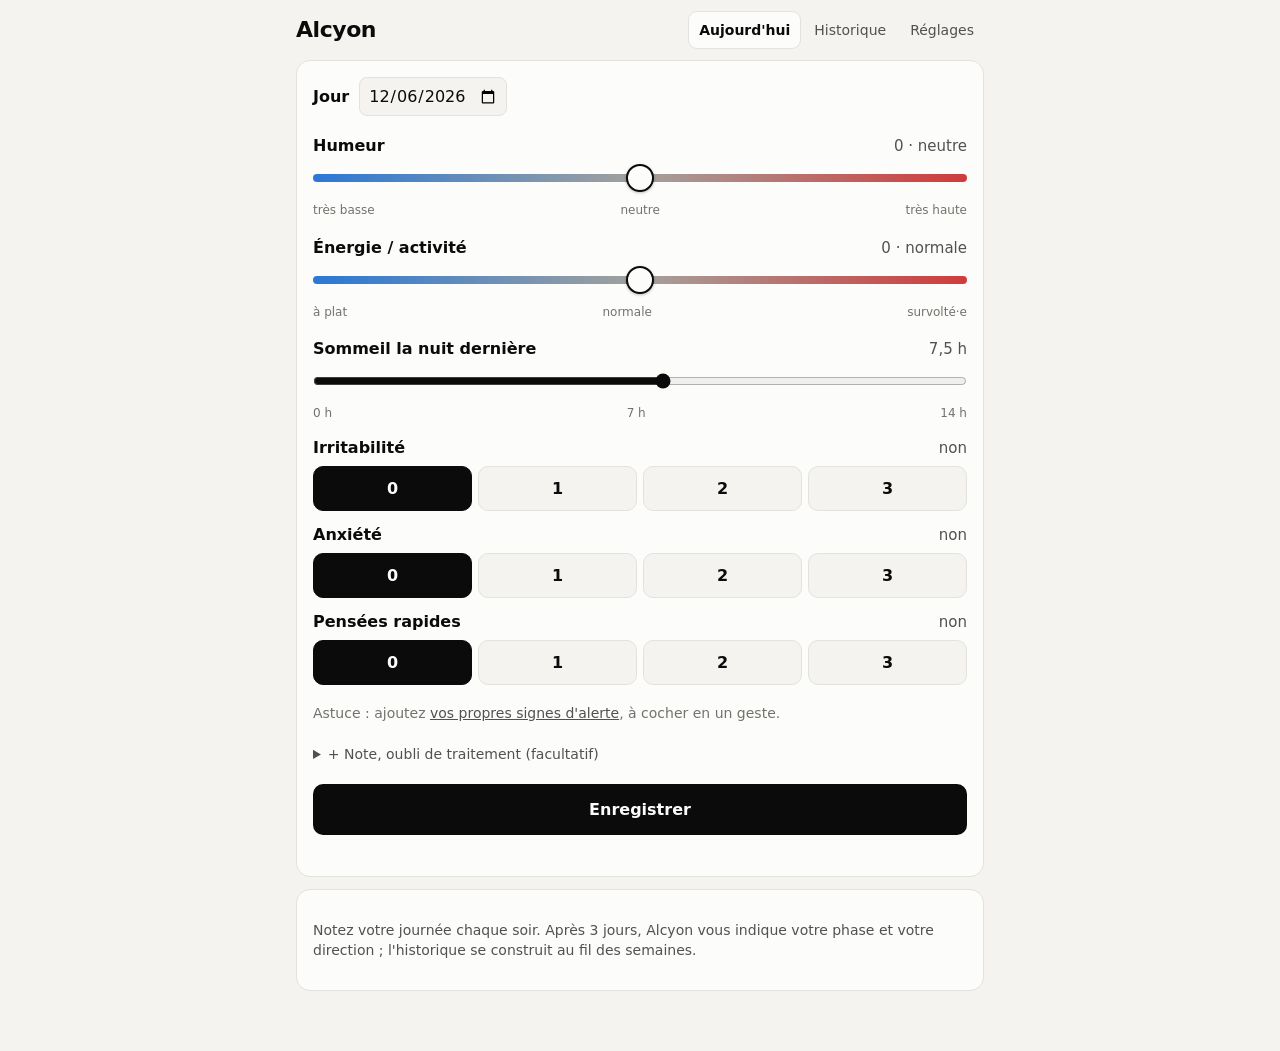
==== commit 53052de6: "Renomme l'app en Alcyon, nouvelle icône - Nom visible partout (titre, écran d'accueil, notifications" ====
--- a/index.html
+++ b/index.html
@@ -3,7 +3,7 @@
 <head>
 <meta charset="utf-8">
 <meta name="viewport" content="width=device-width, initial-scale=1, viewport-fit=cover">
-<title>Bip – Humeur du jour</title>
+<title>Alcyon – Humeur du jour</title>
 <meta name="description" content="Suivi quotidien de l'humeur pour la bipolarité, en 5 secondes par jour.">
 <!-- Verrou de confidentialité : la page ne peut charger que ses propres fichiers
      et ne peut envoyer aucune requête réseau (connect-src 'none'). -->
@@ -14,7 +14,7 @@
 <meta name="apple-mobile-web-app-capable" content="yes">
 <meta name="mobile-web-app-capable" content="yes">
 <meta name="apple-mobile-web-app-status-bar-style" content="default">
-<meta name="apple-mobile-web-app-title" content="Bip">
+<meta name="apple-mobile-web-app-title" content="Alcyon">
 <link rel="manifest" href="manifest.webmanifest">
 <link rel="icon" href="icon.svg" type="image/svg+xml">
 <link rel="apple-touch-icon" href="icons/apple-touch-icon.png">
@@ -22,7 +22,7 @@
 </head>
 <body>
 <header class="top">
-  <h1>Bip</h1>
+  <h1>Alcyon</h1>
   <nav class="tabs" role="tablist">
     <button role="tab" data-tab="today" aria-selected="true">Aujourd'hui</button>
     <button role="tab" data-tab="history" aria-selected="false">Historique</button>
@@ -221,7 +221,7 @@
 
     <div class="card" id="cal-card">
       <h2>Ma façon de noter</h2>
-      <p class="muted small">Chacun utilise les curseurs à sa façon. Bip apprend la vôtre sur les 6 derniers mois : si vous ne notez presque jamais un symptôme, un 1 compte déjà comme un signal ; si vous le notez souvent à 3, il faudra s'écarter davantage pour déclencher une alerte. Pour l'humeur, l'énergie et le sommeil, l'ajustement peut seulement rendre Bip plus attentif, jamais moins : une longue phase basse ou haute ne peut pas devenir « la normale ».</p>
+      <p class="muted small">Chacun utilise les curseurs à sa façon. Alcyon apprend la vôtre sur les 6 derniers mois : si vous ne notez presque jamais un symptôme, un 1 compte déjà comme un signal ; si vous le notez souvent à 3, il faudra s'écarter davantage pour déclencher une alerte. Pour l'humeur, l'énergie et le sommeil, l'ajustement peut seulement rendre Alcyon plus attentif, jamais moins : une longue phase basse ou haute ne peut pas devenir « la normale ».</p>
       <label class="check"><input type="checkbox" id="s-calibrate"> Ajuster les calculs à ma façon de noter</label>
       <div id="cal-detail"></div>
     </div>
@@ -231,7 +231,7 @@
       <div id="install-state" class="small"></div>
       <p class="small"><b>iPhone / iPad</b> : ouvrez ce site dans Safari, touchez le bouton <b>Partager</b> <span aria-hidden="true">(carré avec une flèche ↑)</span>, puis <b>« Sur l'écran d'accueil »</b> et <b>Ajouter</b>.</p>
       <p class="small"><b>Android</b> : dans Chrome, touchez <b>⋮</b> puis <b>« Installer l'application »</b> (ou « Ajouter à l'écran d'accueil »).</p>
-      <p class="muted small">Installez-la <b>avant</b> de commencer le suivi : sur iPhone, l'app installée et Safari ont chacun leur propre stockage. Une fois installée, Bip fonctionne aussi hors connexion.</p>
+      <p class="muted small">Installez-la <b>avant</b> de commencer le suivi : sur iPhone, l'app installée et Safari ont chacun leur propre stockage. Une fois installée, l'app fonctionne aussi hors connexion.</p>
     </div>
 
     <div class="card">
@@ -259,7 +259,8 @@
         <li><b>Symptômes</b> (0 à 3) : ils ne changent pas l'indice, pour qu'il reste comparable même si vous changez vos curseurs, mais ils déclenchent des alertes.</li>
         <li><b>Alertes</b> : 4 jours d'affilée en zone haute (durée d'un épisode hypomaniaque), sommeil réduit de 2 h ou plus avec énergie haute (signe précoce le plus fiable), pensées rapides ou impulsivité répétées, signes mixtes (humeur basse + agitation, irritabilité, anxiété ou pensées rapides), 7 et 14 jours en zone basse, changement brutal.</li>
       </ul>
-      <p class="muted small"><b>Bip n'est pas un outil de diagnostic</b> et ne remplace pas l'avis de votre psychiatre. Il aide à repérer des tendances et à en parler.</p>
+      <p class="muted small"><b>Alcyon n'est pas un outil de diagnostic</b> et ne remplace pas l'avis de votre psychiatre. Il aide à repérer des tendances et à en parler.</p>
+      <p class="muted small about-name"><b>Pourquoi « Alcyon » ?</b> Dans la mythologie grecque, l'alcyon est l'oiseau qui fait son nid sur la mer en plein hiver ; les dieux calment alors les flots pendant quelques jours, les « jours alcyoniens ». Des jours de calme au milieu des tempêtes : c'est ce qu'on cherche à protéger.</p>
     </div>
   </section>
 </main>
